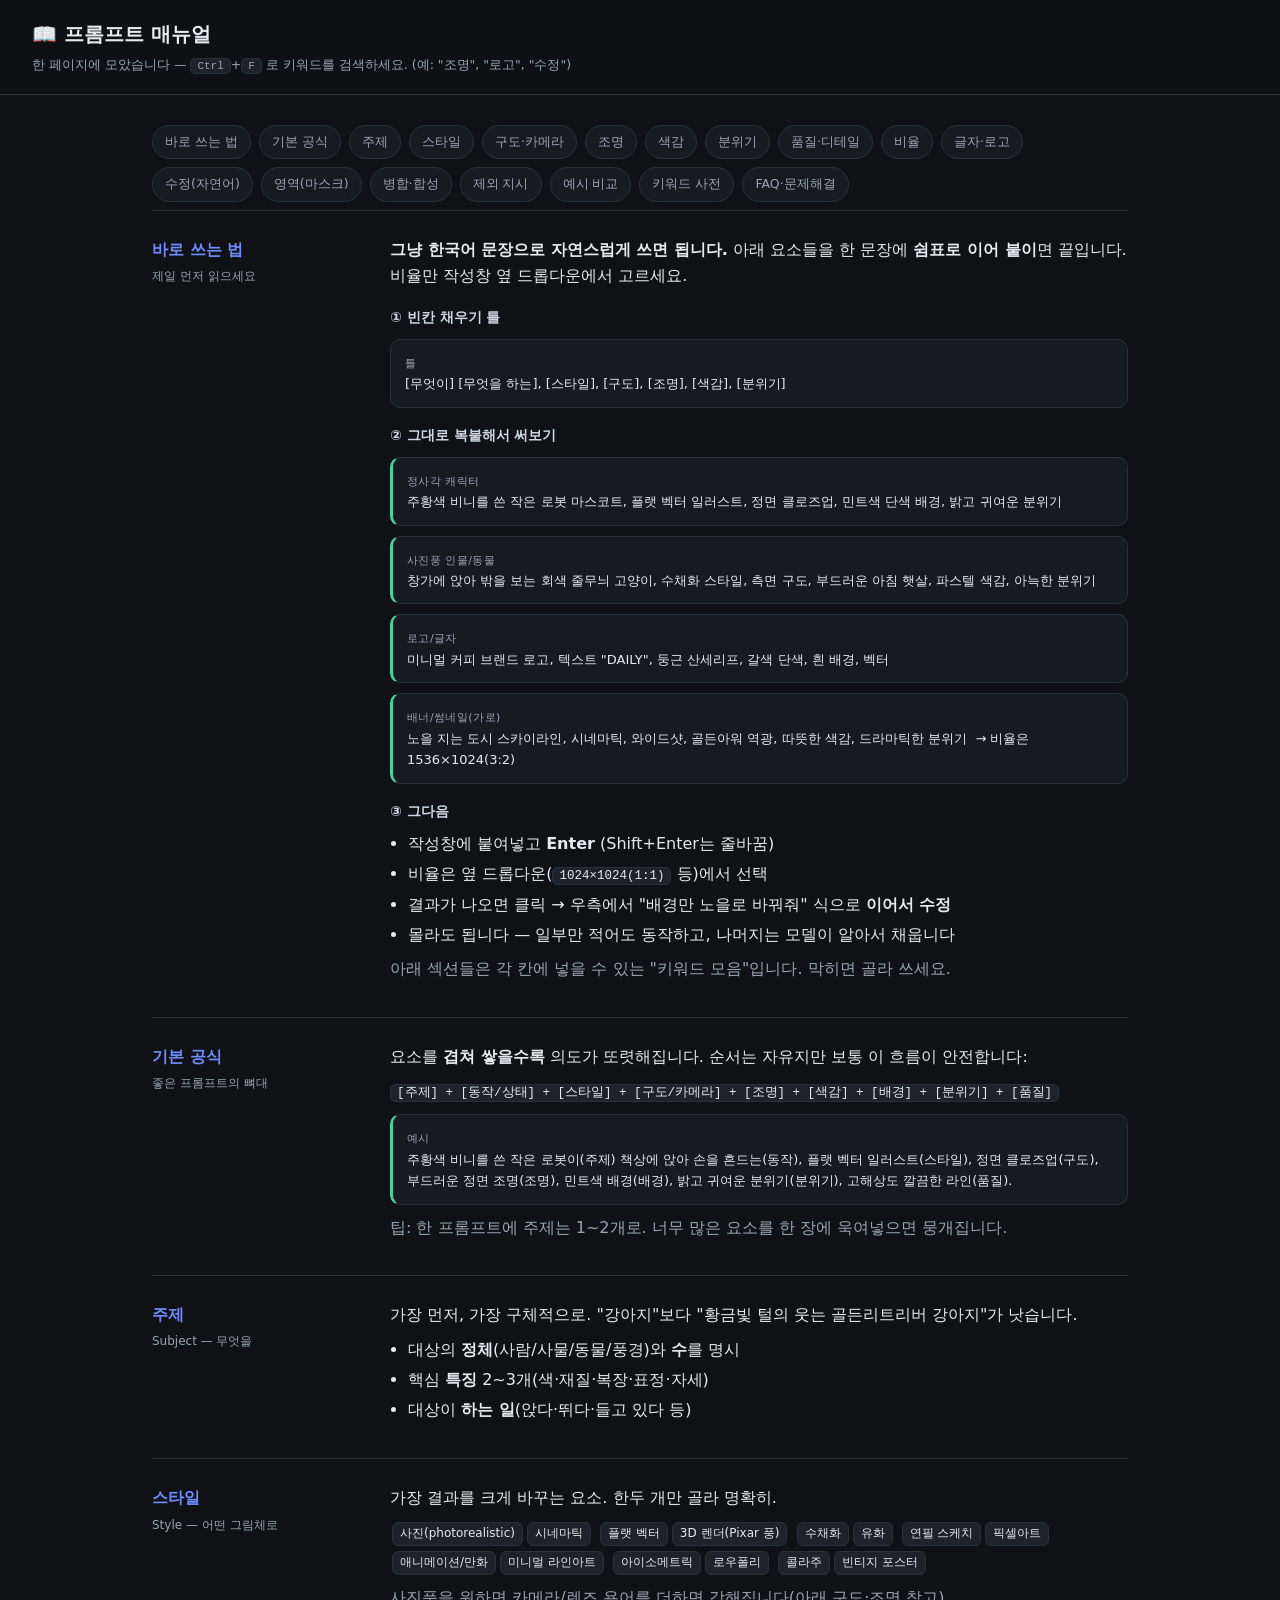
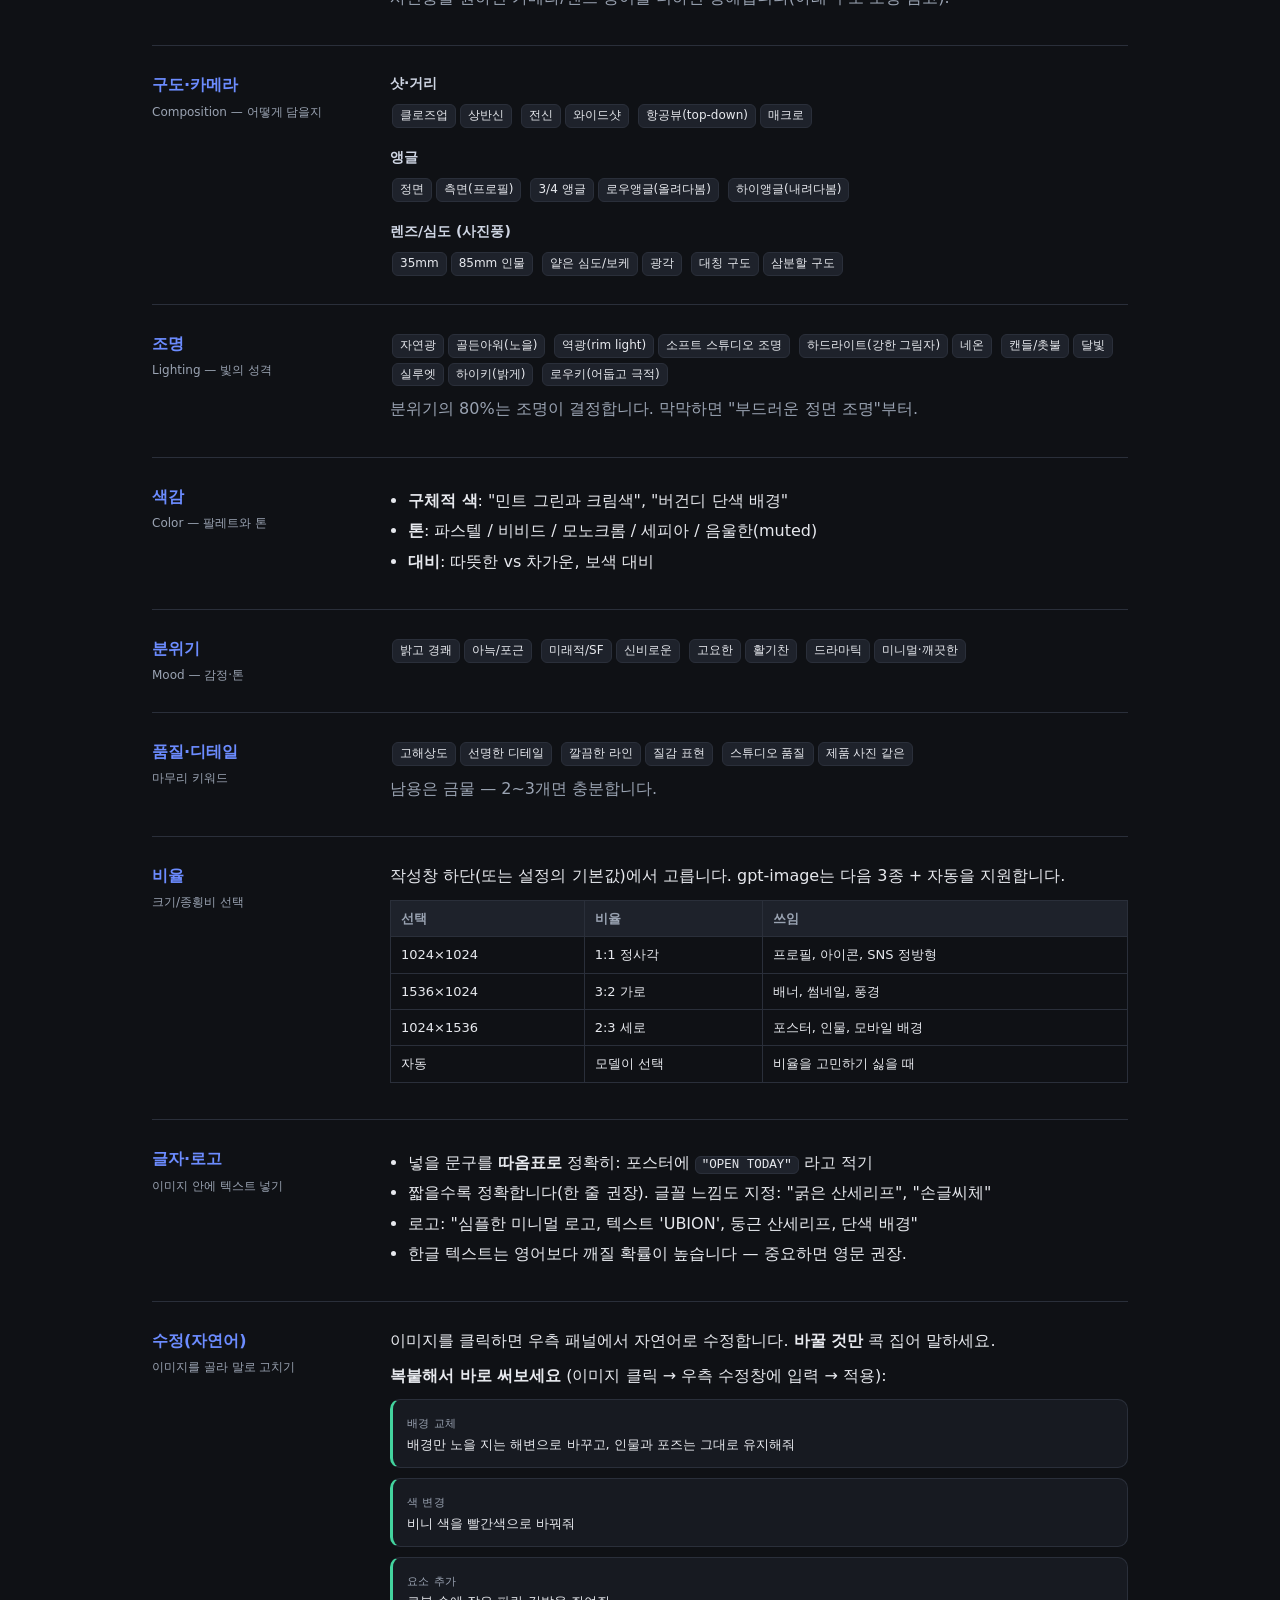
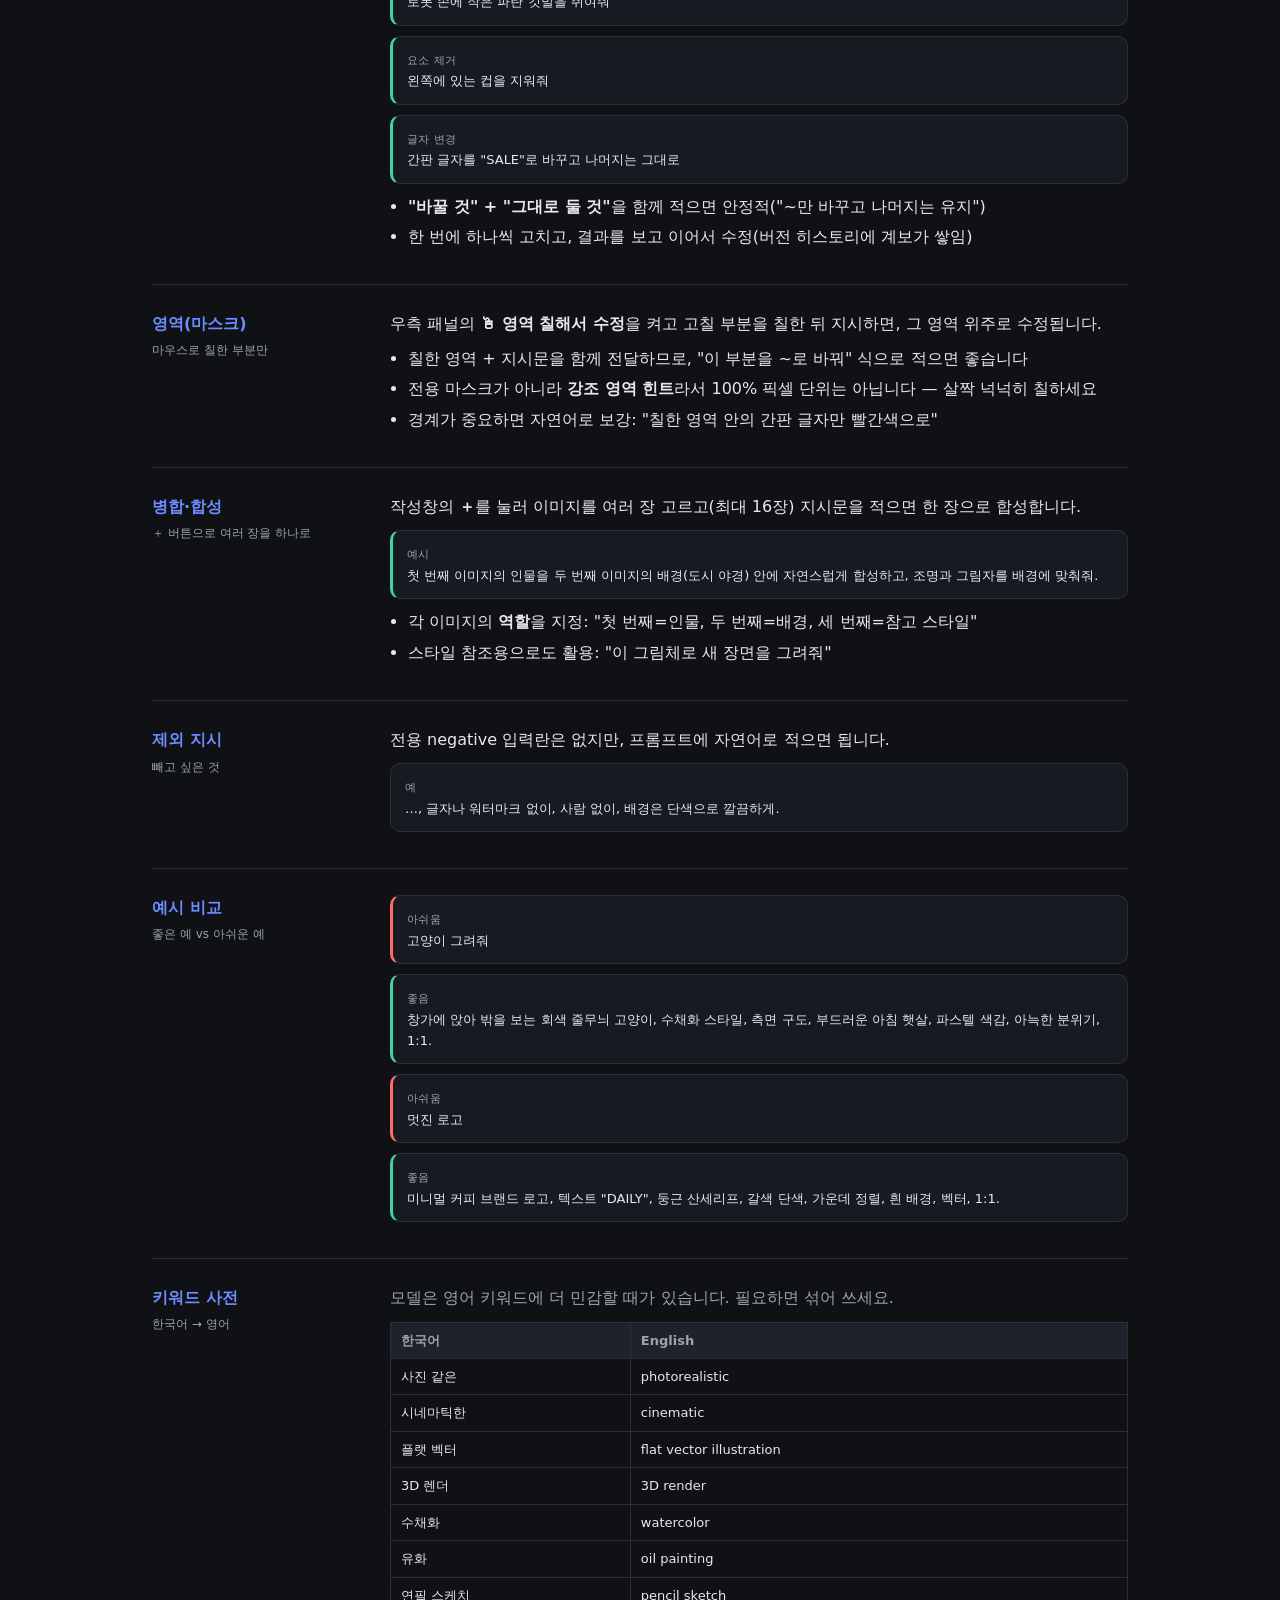
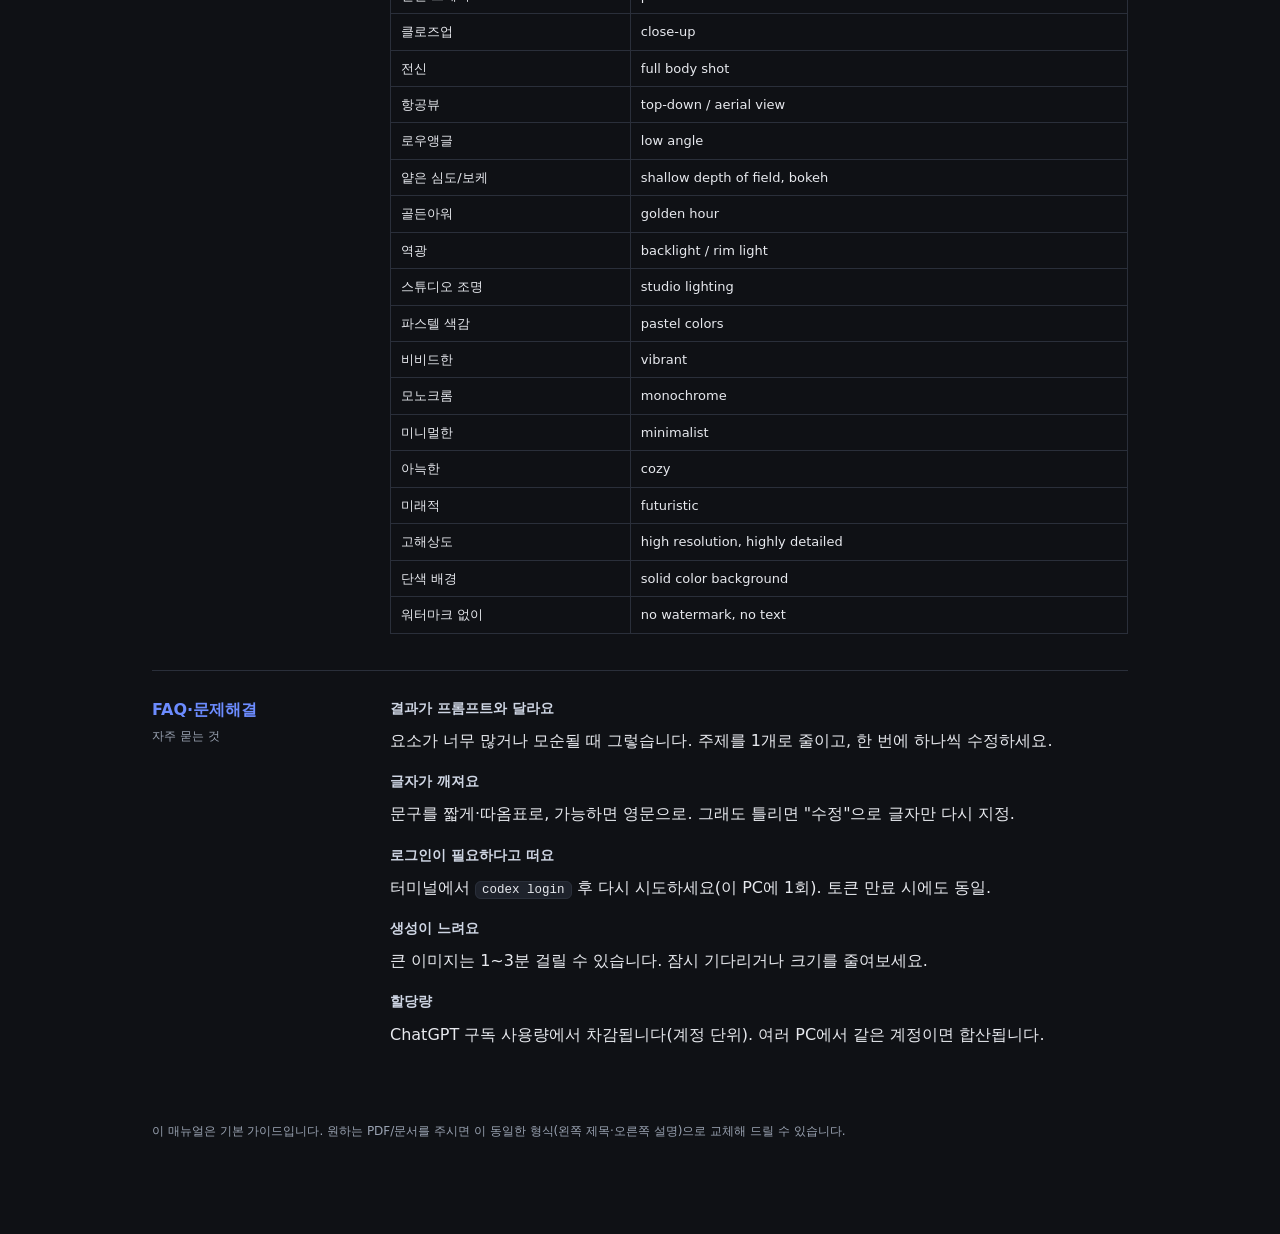
==== static/manual.html @ 49cf1df8 "Codex Studio: 프롬프트 빌더 + 이미지 스튜디오 통합본 - 단일 FastAPI 앱(포트 8765): 앞=프롬프트 빌더(/api/builder/*), 뒤=이미지 스튜디오(" ====
<!DOCTYPE html>
<html lang="ko">
<head>
<meta charset="UTF-8" />
<meta name="viewport" content="width=device-width, initial-scale=1.0" />
<title>프롬프트 매뉴얼 · ChatGPT 이미지 스튜디오</title>
<style>
  :root{
    --bg:#0f1115; --panel:#171a21; --panel2:#1e222b; --border:#2a2f3a;
    --text:#e7e9ee; --muted:#9aa3b2; --accent:#6c8cff; --accent2:#8a6cff; --ok:#43d39e;
  }
  *{box-sizing:border-box;}
  body{margin:0;background:var(--bg);color:var(--text);
    font-family:"Inter","Segoe UI",system-ui,-apple-system,sans-serif;line-height:1.65;}
  a{color:var(--accent);}
  .top{position:sticky;top:0;z-index:5;background:rgba(15,17,21,.92);
    backdrop-filter:blur(6px);border-bottom:1px solid var(--border);padding:18px 32px;}
  .top h1{margin:0 0 4px;font-size:20px;}
  .top .tip{font-size:12.5px;color:var(--muted);}
  .top kbd{background:var(--panel2);border:1px solid var(--border);border-radius:5px;
    padding:1px 6px;font-size:11px;}
  .wrap{max-width:1040px;margin:0 auto;padding:8px 32px 80px;}

  /* 빠른 이동 목차 */
  .toc{display:flex;flex-wrap:wrap;gap:8px;margin:22px 0 8px;}
  .toc a{font-size:12.5px;background:var(--panel);border:1px solid var(--border);
    border-radius:20px;padding:6px 12px;text-decoration:none;color:var(--muted);}
  .toc a:hover{color:var(--text);border-color:var(--accent);}

  /* 섹션: 왼쪽 제목 / 오른쪽 설명 */
  .row{display:grid;grid-template-columns:210px 1fr;gap:28px;
    border-top:1px solid var(--border);padding:26px 0;}
  .row .t{position:sticky;top:92px;align-self:start;}
  .row .t h2{margin:0;font-size:16px;color:var(--accent);}
  .row .t .sub{font-size:12px;color:var(--muted);margin-top:4px;}
  .row .c > :first-child{margin-top:0;}
  .row .c h3{font-size:14px;margin:16px 0 6px;color:#cfd6e4;}
  .row p{margin:8px 0;}
  .row ul{margin:8px 0;padding-left:18px;}
  .row li{margin:4px 0;}
  code{background:var(--panel2);border:1px solid var(--border);border-radius:6px;
    padding:1px 6px;font-size:12.5px;}
  .ex{background:var(--panel);border:1px solid var(--border);border-radius:10px;
    padding:12px 14px;margin:10px 0;font-size:13px;}
  .ex .lbl{font-size:11px;color:var(--muted);text-transform:uppercase;letter-spacing:.04em;}
  .good{border-left:3px solid var(--ok);}
  .bad{border-left:3px solid #ff6b6b;}
  table{width:100%;border-collapse:collapse;margin:10px 0;font-size:13px;}
  th,td{border:1px solid var(--border);padding:7px 10px;text-align:left;vertical-align:top;}
  th{background:var(--panel2);color:var(--muted);font-weight:600;}
  .pill{display:inline-block;background:var(--panel2);border:1px solid var(--border);
    border-radius:6px;padding:1px 7px;margin:2px;font-size:12px;}
  .muted{color:var(--muted);}
</style>
</head>
<body>
<header class="top">
  <h1>📖 프롬프트 매뉴얼</h1>
  <div class="tip">한 페이지에 모았습니다 — <kbd>Ctrl</kbd>+<kbd>F</kbd> 로 키워드를 검색하세요. (예: "조명", "로고", "수정")</div>
</header>

<div class="wrap">

  <nav class="toc">
    <a href="#howto">바로 쓰는 법</a>
    <a href="#formula">기본 공식</a>
    <a href="#subject">주제</a>
    <a href="#style">스타일</a>
    <a href="#camera">구도·카메라</a>
    <a href="#light">조명</a>
    <a href="#color">색감</a>
    <a href="#mood">분위기</a>
    <a href="#quality">품질·디테일</a>
    <a href="#ratio">비율</a>
    <a href="#text">글자·로고</a>
    <a href="#edit">수정(자연어)</a>
    <a href="#mask">영역(마스크)</a>
    <a href="#merge">병합·합성</a>
    <a href="#negative">제외 지시</a>
    <a href="#examples">예시 비교</a>
    <a href="#dict">키워드 사전</a>
    <a href="#faq">FAQ·문제해결</a>
  </nav>

  <section class="row" id="howto">
    <div class="t"><h2>바로 쓰는 법</h2><div class="sub">제일 먼저 읽으세요</div></div>
    <div class="c">
      <p><b>그냥 한국어 문장으로 자연스럽게 쓰면 됩니다.</b> 아래 요소들을 한 문장에
      <b>쉼표로 이어 붙이</b>면 끝입니다. 비율만 작성창 옆 드롭다운에서 고르세요.</p>

      <h3>① 빈칸 채우기 틀</h3>
      <div class="ex"><span class="lbl">틀</span><br>
        [무엇이] [무엇을 하는], [스타일], [구도], [조명], [색감], [분위기]
      </div>

      <h3>② 그대로 복붙해서 써보기</h3>
      <div class="ex good"><span class="lbl">정사각 캐릭터</span><br>
        주황색 비니를 쓴 작은 로봇 마스코트, 플랫 벡터 일러스트, 정면 클로즈업,
        민트색 단색 배경, 밝고 귀여운 분위기
      </div>
      <div class="ex good"><span class="lbl">사진풍 인물/동물</span><br>
        창가에 앉아 밖을 보는 회색 줄무늬 고양이, 수채화 스타일, 측면 구도,
        부드러운 아침 햇살, 파스텔 색감, 아늑한 분위기
      </div>
      <div class="ex good"><span class="lbl">로고/글자</span><br>
        미니멀 커피 브랜드 로고, 텍스트 "DAILY", 둥근 산세리프, 갈색 단색, 흰 배경, 벡터
      </div>
      <div class="ex good"><span class="lbl">배너/썸네일(가로)</span><br>
        노을 지는 도시 스카이라인, 시네마틱, 와이드샷, 골든아워 역광,
        따뜻한 색감, 드라마틱한 분위기 &nbsp;→ 비율은 1536×1024(3:2)
      </div>

      <h3>③ 그다음</h3>
      <ul>
        <li>작성창에 붙여넣고 <b>Enter</b> (Shift+Enter는 줄바꿈)</li>
        <li>비율은 옆 드롭다운(<code>1024×1024(1:1)</code> 등)에서 선택</li>
        <li>결과가 나오면 클릭 → 우측에서 "배경만 노을로 바꿔줘" 식으로 <b>이어서 수정</b></li>
        <li>몰라도 됩니다 — 일부만 적어도 동작하고, 나머지는 모델이 알아서 채웁니다</li>
      </ul>
      <p class="muted">아래 섹션들은 각 칸에 넣을 수 있는 "키워드 모음"입니다. 막히면 골라 쓰세요.</p>
    </div>
  </section>

  <section class="row" id="formula">
    <div class="t"><h2>기본 공식</h2><div class="sub">좋은 프롬프트의 뼈대</div></div>
    <div class="c">
      <p>요소를 <b>겹쳐 쌓을수록</b> 의도가 또렷해집니다. 순서는 자유지만 보통 이 흐름이 안전합니다:</p>
      <p><code>[주제] + [동작/상태] + [스타일] + [구도/카메라] + [조명] + [색감] + [배경] + [분위기] + [품질]</code></p>
      <div class="ex good"><span class="lbl">예시</span><br>
        주황색 비니를 쓴 작은 로봇이(주제) 책상에 앉아 손을 흔드는(동작),
        플랫 벡터 일러스트(스타일), 정면 클로즈업(구도), 부드러운 정면 조명(조명),
        민트색 배경(배경), 밝고 귀여운 분위기(분위기), 고해상도 깔끔한 라인(품질).
      </div>
      <p class="muted">팁: 한 프롬프트에 주제는 1~2개로. 너무 많은 요소를 한 장에 욱여넣으면 뭉개집니다.</p>
    </div>
  </section>

  <section class="row" id="subject">
    <div class="t"><h2>주제</h2><div class="sub">Subject — 무엇을</div></div>
    <div class="c">
      <p>가장 먼저, 가장 구체적으로. "강아지"보다 "황금빛 털의 웃는 골든리트리버 강아지"가 낫습니다.</p>
      <ul>
        <li>대상의 <b>정체</b>(사람/사물/동물/풍경)와 <b>수</b>를 명시</li>
        <li>핵심 <b>특징</b> 2~3개(색·재질·복장·표정·자세)</li>
        <li>대상이 <b>하는 일</b>(앉다·뛰다·들고 있다 등)</li>
      </ul>
    </div>
  </section>

  <section class="row" id="style">
    <div class="t"><h2>스타일</h2><div class="sub">Style — 어떤 그림체로</div></div>
    <div class="c">
      <p>가장 결과를 크게 바꾸는 요소. 한두 개만 골라 명확히.</p>
      <div>
        <span class="pill">사진(photorealistic)</span><span class="pill">시네마틱</span>
        <span class="pill">플랫 벡터</span><span class="pill">3D 렌더(Pixar 풍)</span>
        <span class="pill">수채화</span><span class="pill">유화</span>
        <span class="pill">연필 스케치</span><span class="pill">픽셀아트</span>
        <span class="pill">애니메이션/만화</span><span class="pill">미니멀 라인아트</span>
        <span class="pill">아이소메트릭</span><span class="pill">로우폴리</span>
        <span class="pill">콜라주</span><span class="pill">빈티지 포스터</span>
      </div>
      <p class="muted">사진풍을 원하면 카메라/렌즈 용어를 더하면 강해집니다(아래 구도·조명 참고).</p>
    </div>
  </section>

  <section class="row" id="camera">
    <div class="t"><h2>구도·카메라</h2><div class="sub">Composition — 어떻게 담을지</div></div>
    <div class="c">
      <h3>샷·거리</h3>
      <div><span class="pill">클로즈업</span><span class="pill">상반신</span>
        <span class="pill">전신</span><span class="pill">와이드샷</span>
        <span class="pill">항공뷰(top-down)</span><span class="pill">매크로</span></div>
      <h3>앵글</h3>
      <div><span class="pill">정면</span><span class="pill">측면(프로필)</span>
        <span class="pill">3/4 앵글</span><span class="pill">로우앵글(올려다봄)</span>
        <span class="pill">하이앵글(내려다봄)</span></div>
      <h3>렌즈/심도 (사진풍)</h3>
      <div><span class="pill">35mm</span><span class="pill">85mm 인물</span>
        <span class="pill">얕은 심도/보케</span><span class="pill">광각</span>
        <span class="pill">대칭 구도</span><span class="pill">삼분할 구도</span></div>
    </div>
  </section>

  <section class="row" id="light">
    <div class="t"><h2>조명</h2><div class="sub">Lighting — 빛의 성격</div></div>
    <div class="c">
      <div><span class="pill">자연광</span><span class="pill">골든아워(노을)</span>
        <span class="pill">역광(rim light)</span><span class="pill">소프트 스튜디오 조명</span>
        <span class="pill">하드라이트(강한 그림자)</span><span class="pill">네온</span>
        <span class="pill">캔들/촛불</span><span class="pill">달빛</span>
        <span class="pill">실루엣</span><span class="pill">하이키(밝게)</span>
        <span class="pill">로우키(어둡고 극적)</span></div>
      <p class="muted">분위기의 80%는 조명이 결정합니다. 막막하면 "부드러운 정면 조명"부터.</p>
    </div>
  </section>

  <section class="row" id="color">
    <div class="t"><h2>색감</h2><div class="sub">Color — 팔레트와 톤</div></div>
    <div class="c">
      <ul>
        <li><b>구체적 색</b>: "민트 그린과 크림색", "버건디 단색 배경"</li>
        <li><b>톤</b>: 파스텔 / 비비드 / 모노크롬 / 세피아 / 음울한(muted)</li>
        <li><b>대비</b>: 따뜻한 vs 차가운, 보색 대비</li>
      </ul>
    </div>
  </section>

  <section class="row" id="mood">
    <div class="t"><h2>분위기</h2><div class="sub">Mood — 감정·톤</div></div>
    <div class="c">
      <div><span class="pill">밝고 경쾌</span><span class="pill">아늑/포근</span>
        <span class="pill">미래적/SF</span><span class="pill">신비로운</span>
        <span class="pill">고요한</span><span class="pill">활기찬</span>
        <span class="pill">드라마틱</span><span class="pill">미니멀·깨끗한</span></div>
    </div>
  </section>

  <section class="row" id="quality">
    <div class="t"><h2>품질·디테일</h2><div class="sub">마무리 키워드</div></div>
    <div class="c">
      <div><span class="pill">고해상도</span><span class="pill">선명한 디테일</span>
        <span class="pill">깔끔한 라인</span><span class="pill">질감 표현</span>
        <span class="pill">스튜디오 품질</span><span class="pill">제품 사진 같은</span></div>
      <p class="muted">남용은 금물 — 2~3개면 충분합니다.</p>
    </div>
  </section>

  <section class="row" id="ratio">
    <div class="t"><h2>비율</h2><div class="sub">크기/종횡비 선택</div></div>
    <div class="c">
      <p>작성창 하단(또는 설정의 기본값)에서 고릅니다. gpt-image는 다음 3종 + 자동을 지원합니다.</p>
      <table>
        <tr><th>선택</th><th>비율</th><th>쓰임</th></tr>
        <tr><td>1024×1024</td><td>1:1 정사각</td><td>프로필, 아이콘, SNS 정방형</td></tr>
        <tr><td>1536×1024</td><td>3:2 가로</td><td>배너, 썸네일, 풍경</td></tr>
        <tr><td>1024×1536</td><td>2:3 세로</td><td>포스터, 인물, 모바일 배경</td></tr>
        <tr><td>자동</td><td>모델이 선택</td><td>비율을 고민하기 싫을 때</td></tr>
      </table>
    </div>
  </section>

  <section class="row" id="text">
    <div class="t"><h2>글자·로고</h2><div class="sub">이미지 안에 텍스트 넣기</div></div>
    <div class="c">
      <ul>
        <li>넣을 문구를 <b>따옴표로</b> 정확히: 포스터에 <code>"OPEN TODAY"</code> 라고 적기</li>
        <li>짧을수록 정확합니다(한 줄 권장). 글꼴 느낌도 지정: "굵은 산세리프", "손글씨체"</li>
        <li>로고: "심플한 미니멀 로고, 텍스트 'UBION', 둥근 산세리프, 단색 배경"</li>
        <li>한글 텍스트는 영어보다 깨질 확률이 높습니다 — 중요하면 영문 권장.</li>
      </ul>
    </div>
  </section>

  <section class="row" id="edit">
    <div class="t"><h2>수정(자연어)</h2><div class="sub">이미지를 골라 말로 고치기</div></div>
    <div class="c">
      <p>이미지를 클릭하면 우측 패널에서 자연어로 수정합니다. <b>바꿀 것만</b> 콕 집어 말하세요.</p>
      <p><b>복붙해서 바로 써보세요</b> (이미지 클릭 → 우측 수정창에 입력 → 적용):</p>
      <div class="ex good"><span class="lbl">배경 교체</span><br>
        배경만 노을 지는 해변으로 바꾸고, 인물과 포즈는 그대로 유지해줘
      </div>
      <div class="ex good"><span class="lbl">색 변경</span><br>
        비니 색을 빨간색으로 바꿔줘
      </div>
      <div class="ex good"><span class="lbl">요소 추가</span><br>
        로봇 손에 작은 파란 깃발을 쥐여줘
      </div>
      <div class="ex good"><span class="lbl">요소 제거</span><br>
        왼쪽에 있는 컵을 지워줘
      </div>
      <div class="ex good"><span class="lbl">글자 변경</span><br>
        간판 글자를 "SALE"로 바꾸고 나머지는 그대로
      </div>
      <ul>
        <li><b>"바꿀 것" + "그대로 둘 것"</b>을 함께 적으면 안정적("~만 바꾸고 나머지는 유지")</li>
        <li>한 번에 하나씩 고치고, 결과를 보고 이어서 수정(버전 히스토리에 계보가 쌓임)</li>
      </ul>
    </div>
  </section>

  <section class="row" id="mask">
    <div class="t"><h2>영역(마스크)</h2><div class="sub">마우스로 칠한 부분만</div></div>
    <div class="c">
      <p>우측 패널의 <b>🖱 영역 칠해서 수정</b>을 켜고 고칠 부분을 칠한 뒤 지시하면, 그 영역 위주로 수정됩니다.</p>
      <ul>
        <li>칠한 영역 + 지시문을 함께 전달하므로, "이 부분을 ~로 바꿔" 식으로 적으면 좋습니다</li>
        <li>전용 마스크가 아니라 <b>강조 영역 힌트</b>라서 100% 픽셀 단위는 아닙니다 — 살짝 넉넉히 칠하세요</li>
        <li>경계가 중요하면 자연어로 보강: "칠한 영역 안의 간판 글자만 빨간색으로"</li>
      </ul>
    </div>
  </section>

  <section class="row" id="merge">
    <div class="t"><h2>병합·합성</h2><div class="sub">＋ 버튼으로 여러 장을 하나로</div></div>
    <div class="c">
      <p>작성창의 <b>＋</b>를 눌러 이미지를 여러 장 고르고(최대 16장) 지시문을 적으면 한 장으로 합성합니다.</p>
      <div class="ex good"><span class="lbl">예시</span><br>
        첫 번째 이미지의 인물을 두 번째 이미지의 배경(도시 야경) 안에 자연스럽게 합성하고,
        조명과 그림자를 배경에 맞춰줘.
      </div>
      <ul>
        <li>각 이미지의 <b>역할</b>을 지정: "첫 번째=인물, 두 번째=배경, 세 번째=참고 스타일"</li>
        <li>스타일 참조용으로도 활용: "이 그림체로 새 장면을 그려줘"</li>
      </ul>
    </div>
  </section>

  <section class="row" id="negative">
    <div class="t"><h2>제외 지시</h2><div class="sub">빼고 싶은 것</div></div>
    <div class="c">
      <p>전용 negative 입력란은 없지만, 프롬프트에 자연어로 적으면 됩니다.</p>
      <div class="ex"><span class="lbl">예</span><br>
        …, 글자나 워터마크 없이, 사람 없이, 배경은 단색으로 깔끔하게.
      </div>
    </div>
  </section>

  <section class="row" id="examples">
    <div class="t"><h2>예시 비교</h2><div class="sub">좋은 예 vs 아쉬운 예</div></div>
    <div class="c">
      <div class="ex bad"><span class="lbl">아쉬움</span><br> 고양이 그려줘</div>
      <div class="ex good"><span class="lbl">좋음</span><br>
        창가에 앉아 밖을 보는 회색 줄무늬 고양이, 수채화 스타일, 측면 구도,
        부드러운 아침 햇살, 파스텔 색감, 아늑한 분위기, 1:1.
      </div>
      <div class="ex bad"><span class="lbl">아쉬움</span><br> 멋진 로고</div>
      <div class="ex good"><span class="lbl">좋음</span><br>
        미니멀 커피 브랜드 로고, 텍스트 "DAILY", 둥근 산세리프, 갈색 단색,
        가운데 정렬, 흰 배경, 벡터, 1:1.
      </div>
    </div>
  </section>

  <section class="row" id="dict">
    <div class="t"><h2>키워드 사전</h2><div class="sub">한국어 → 영어</div></div>
    <div class="c">
      <p class="muted">모델은 영어 키워드에 더 민감할 때가 있습니다. 필요하면 섞어 쓰세요.</p>
      <table>
        <tr><th>한국어</th><th>English</th></tr>
        <tr><td>사진 같은</td><td>photorealistic</td></tr>
        <tr><td>시네마틱한</td><td>cinematic</td></tr>
        <tr><td>플랫 벡터</td><td>flat vector illustration</td></tr>
        <tr><td>3D 렌더</td><td>3D render</td></tr>
        <tr><td>수채화</td><td>watercolor</td></tr>
        <tr><td>유화</td><td>oil painting</td></tr>
        <tr><td>연필 스케치</td><td>pencil sketch</td></tr>
        <tr><td>클로즈업</td><td>close-up</td></tr>
        <tr><td>전신</td><td>full body shot</td></tr>
        <tr><td>항공뷰</td><td>top-down / aerial view</td></tr>
        <tr><td>로우앵글</td><td>low angle</td></tr>
        <tr><td>얕은 심도/보케</td><td>shallow depth of field, bokeh</td></tr>
        <tr><td>골든아워</td><td>golden hour</td></tr>
        <tr><td>역광</td><td>backlight / rim light</td></tr>
        <tr><td>스튜디오 조명</td><td>studio lighting</td></tr>
        <tr><td>파스텔 색감</td><td>pastel colors</td></tr>
        <tr><td>비비드한</td><td>vibrant</td></tr>
        <tr><td>모노크롬</td><td>monochrome</td></tr>
        <tr><td>미니멀한</td><td>minimalist</td></tr>
        <tr><td>아늑한</td><td>cozy</td></tr>
        <tr><td>미래적</td><td>futuristic</td></tr>
        <tr><td>고해상도</td><td>high resolution, highly detailed</td></tr>
        <tr><td>단색 배경</td><td>solid color background</td></tr>
        <tr><td>워터마크 없이</td><td>no watermark, no text</td></tr>
      </table>
    </div>
  </section>

  <section class="row" id="faq">
    <div class="t"><h2>FAQ·문제해결</h2><div class="sub">자주 묻는 것</div></div>
    <div class="c">
      <h3>결과가 프롬프트와 달라요</h3>
      <p>요소가 너무 많거나 모순될 때 그렇습니다. 주제를 1개로 줄이고, 한 번에 하나씩 수정하세요.</p>
      <h3>글자가 깨져요</h3>
      <p>문구를 짧게·따옴표로, 가능하면 영문으로. 그래도 틀리면 "수정"으로 글자만 다시 지정.</p>
      <h3>로그인이 필요하다고 떠요</h3>
      <p>터미널에서 <code>codex login</code> 후 다시 시도하세요(이 PC에 1회). 토큰 만료 시에도 동일.</p>
      <h3>생성이 느려요</h3>
      <p>큰 이미지는 1~3분 걸릴 수 있습니다. 잠시 기다리거나 크기를 줄여보세요.</p>
      <h3>할당량</h3>
      <p>ChatGPT 구독 사용량에서 차감됩니다(계정 단위). 여러 PC에서 같은 계정이면 합산됩니다.</p>
    </div>
  </section>

  <p class="muted" style="margin-top:40px;font-size:12px;">
    이 매뉴얼은 기본 가이드입니다. 원하는 PDF/문서를 주시면 이 동일한 형식(왼쪽 제목·오른쪽 설명)으로 교체해 드릴 수 있습니다.
  </p>
</div>
</body>
</html>
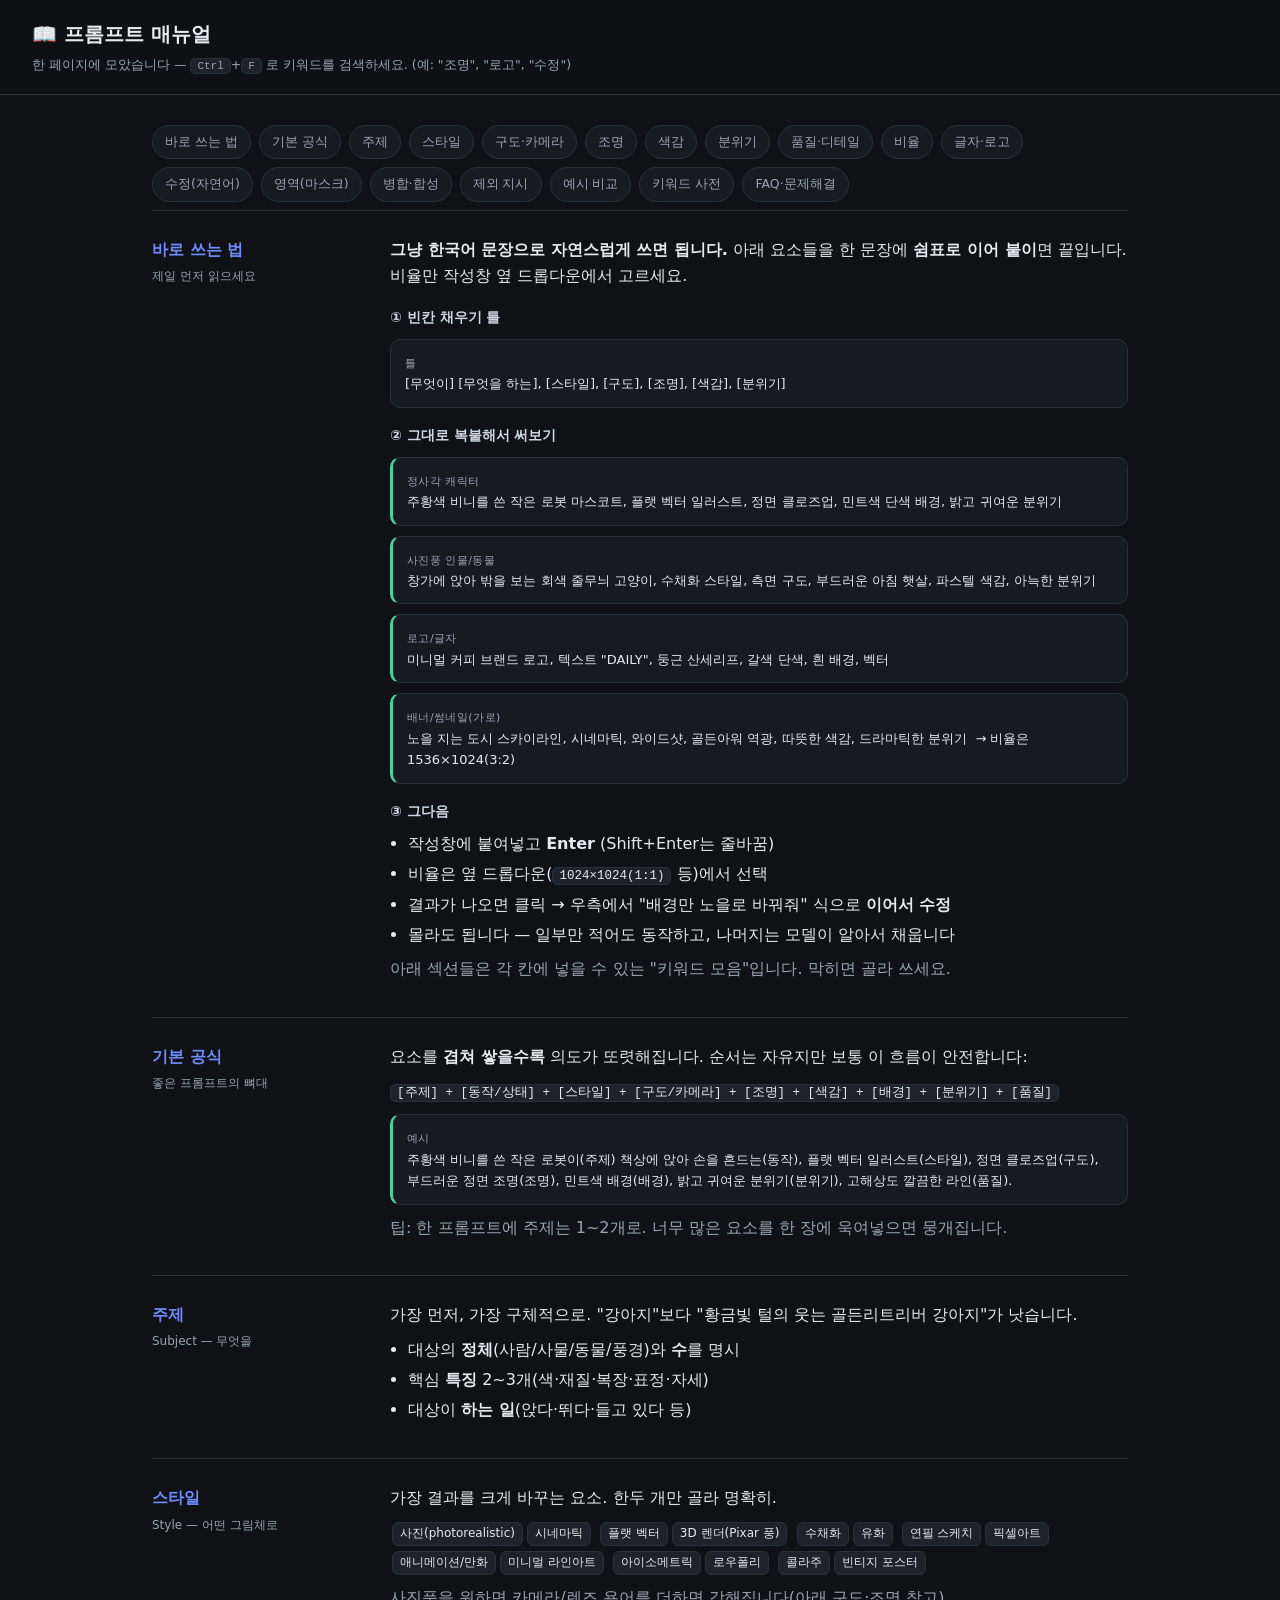
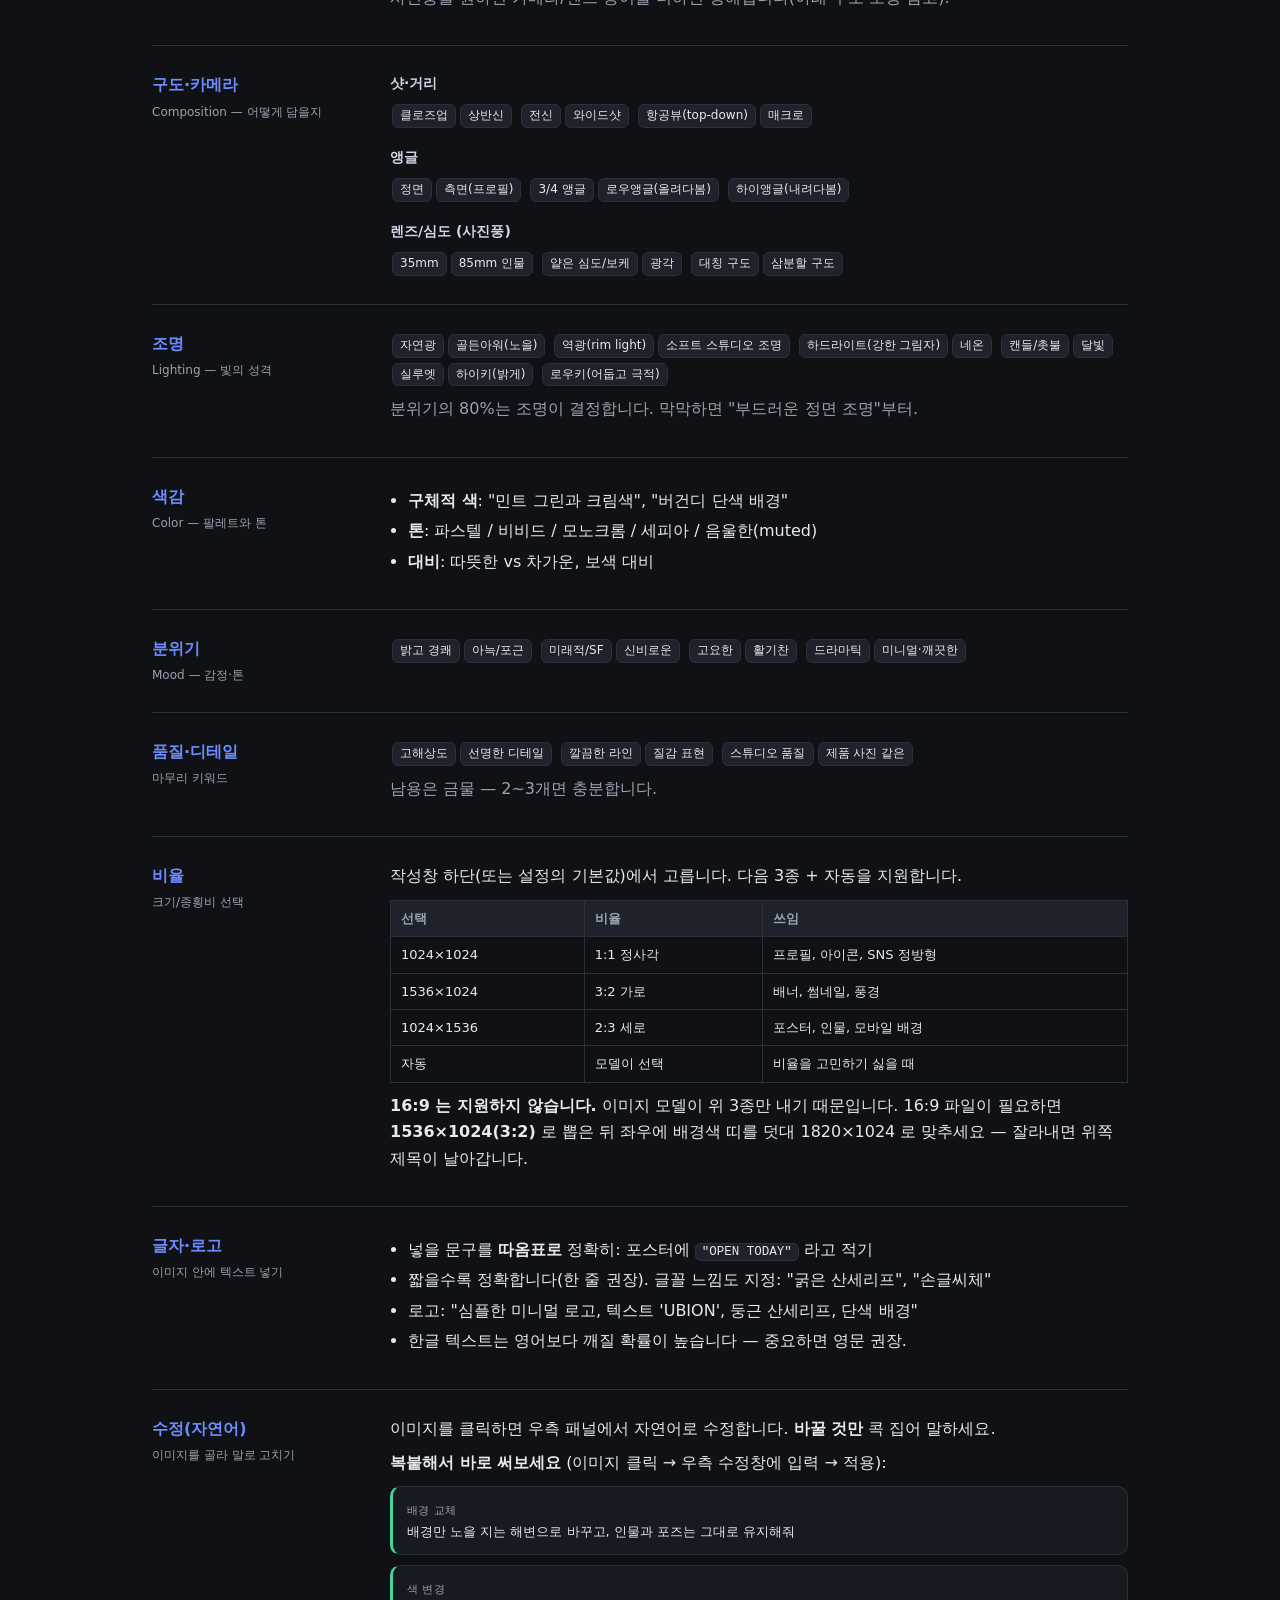
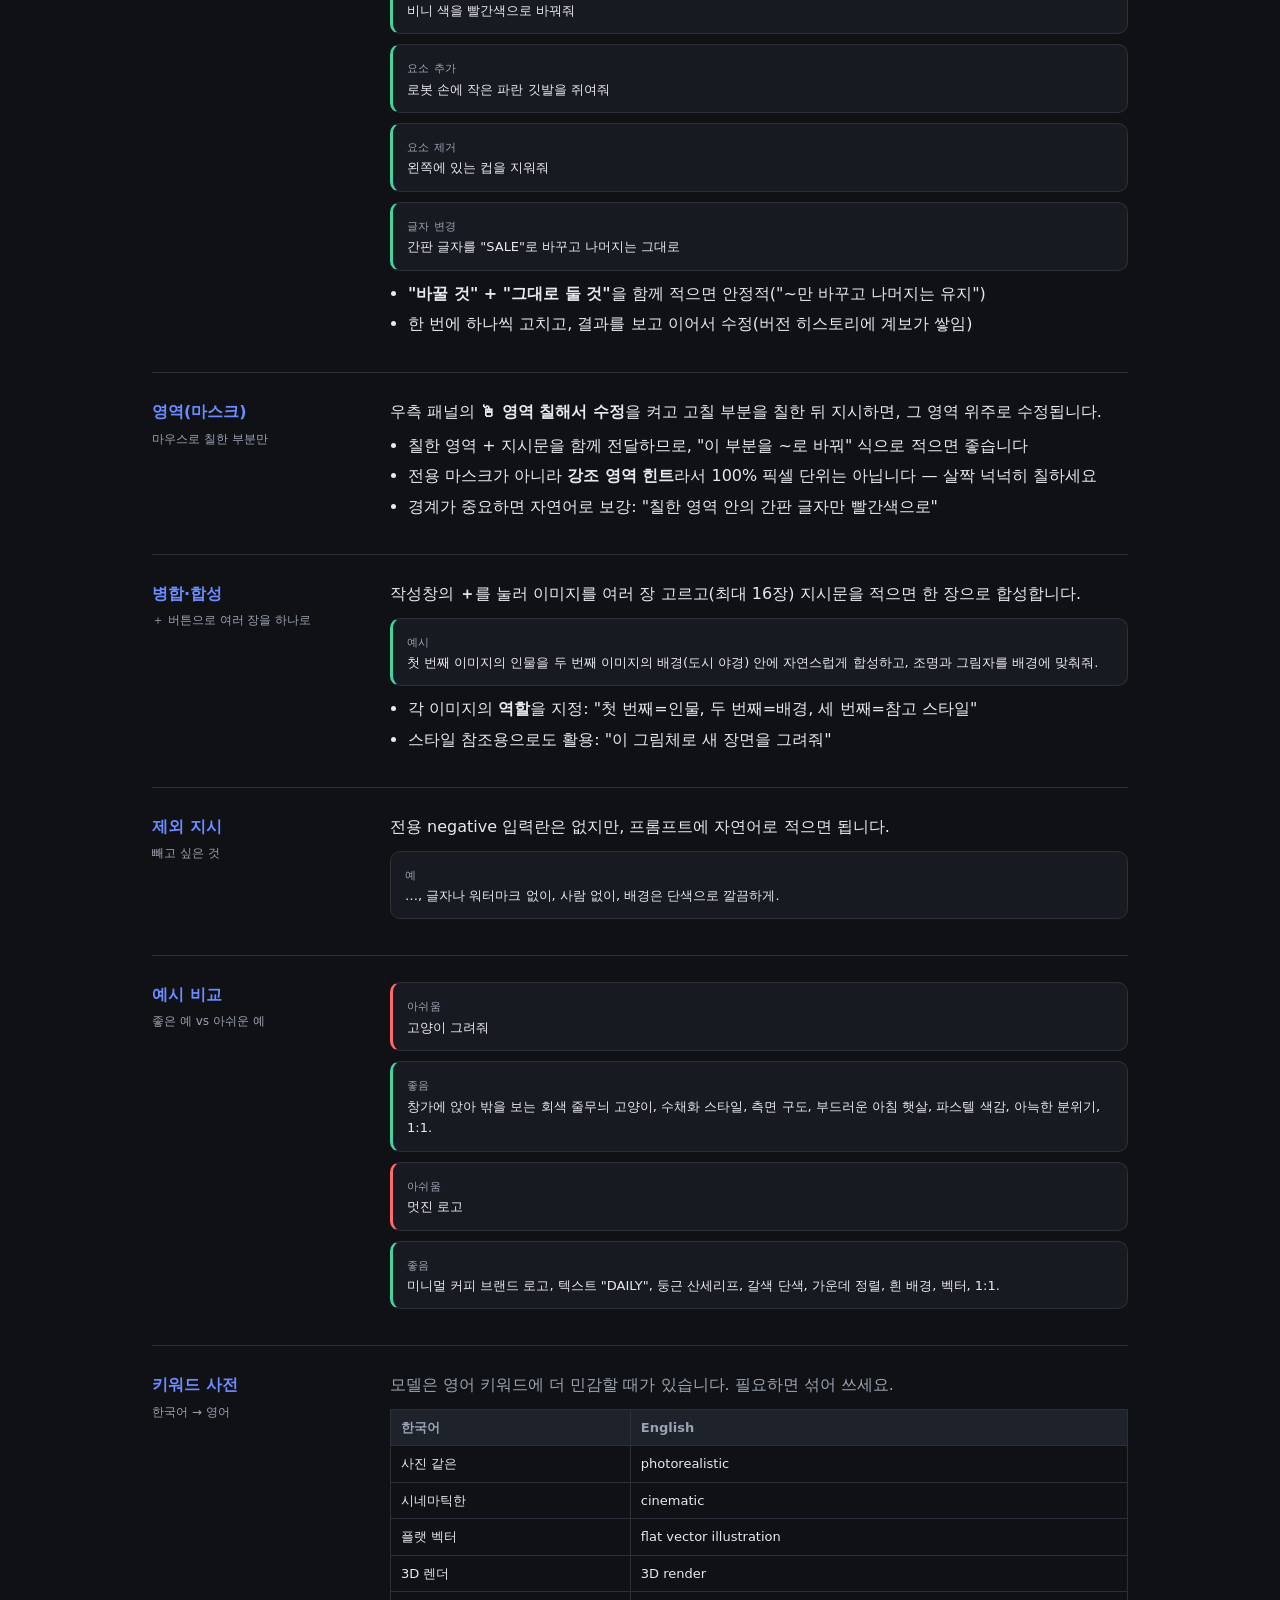
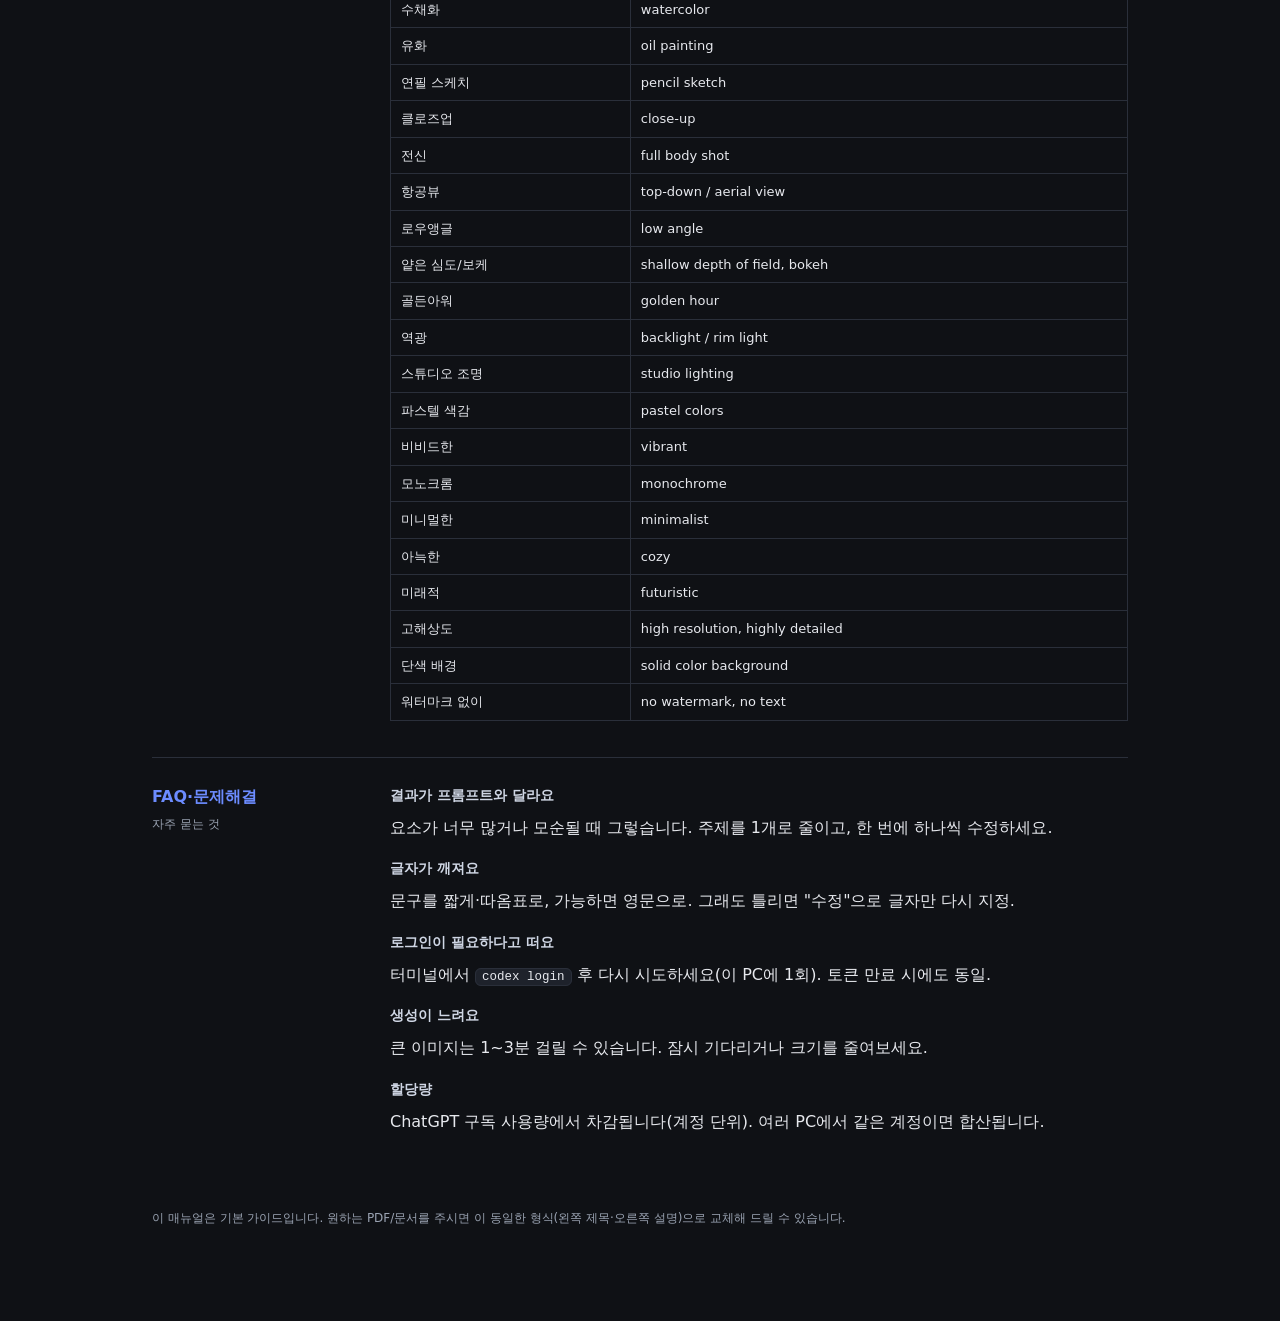
==== commit 23093c84: "이미지 엔진 정리 — 투명 배경 차단, Gemini 제거 1) 투명 PNG 로 나오던 문제를 막는다    image_generation 툴의 background 기본값이 "auto" ====
--- a/static/manual.html
+++ b/static/manual.html
@@ -229,7 +229,7 @@
   <section class="row" id="ratio">
     <div class="t"><h2>비율</h2><div class="sub">크기/종횡비 선택</div></div>
     <div class="c">
-      <p>작성창 하단(또는 설정의 기본값)에서 고릅니다. gpt-image는 다음 3종 + 자동을 지원합니다.</p>
+      <p>작성창 하단(또는 설정의 기본값)에서 고릅니다. 다음 3종 + 자동을 지원합니다.</p>
       <table>
         <tr><th>선택</th><th>비율</th><th>쓰임</th></tr>
         <tr><td>1024×1024</td><td>1:1 정사각</td><td>프로필, 아이콘, SNS 정방형</td></tr>
@@ -237,6 +237,9 @@
         <tr><td>1024×1536</td><td>2:3 세로</td><td>포스터, 인물, 모바일 배경</td></tr>
         <tr><td>자동</td><td>모델이 선택</td><td>비율을 고민하기 싫을 때</td></tr>
       </table>
+      <p><b>16:9 는 지원하지 않습니다.</b> 이미지 모델이 위 3종만 내기 때문입니다.
+        16:9 파일이 필요하면 <b>1536×1024(3:2)</b> 로 뽑은 뒤 좌우에 배경색 띠를 덧대
+        1820×1024 로 맞추세요 — 잘라내면 위쪽 제목이 날아갑니다.</p>
     </div>
   </section>
 
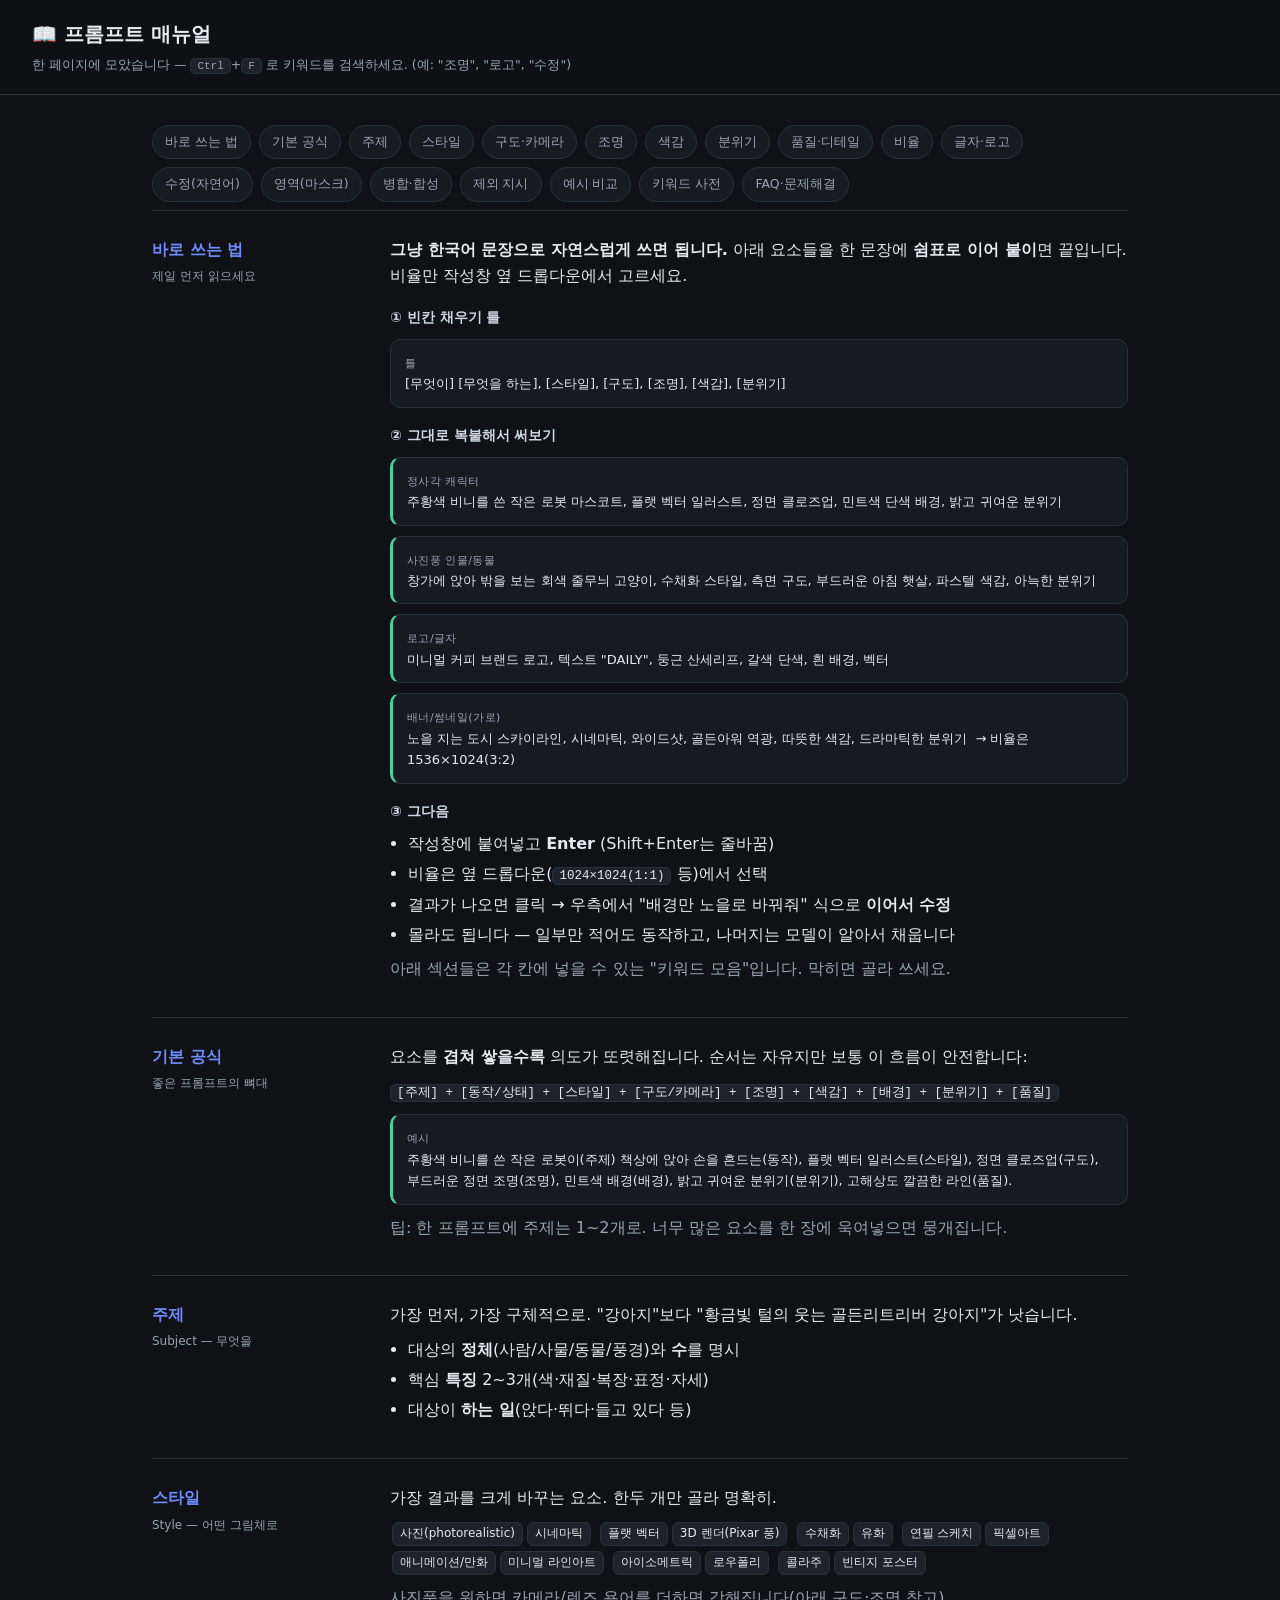
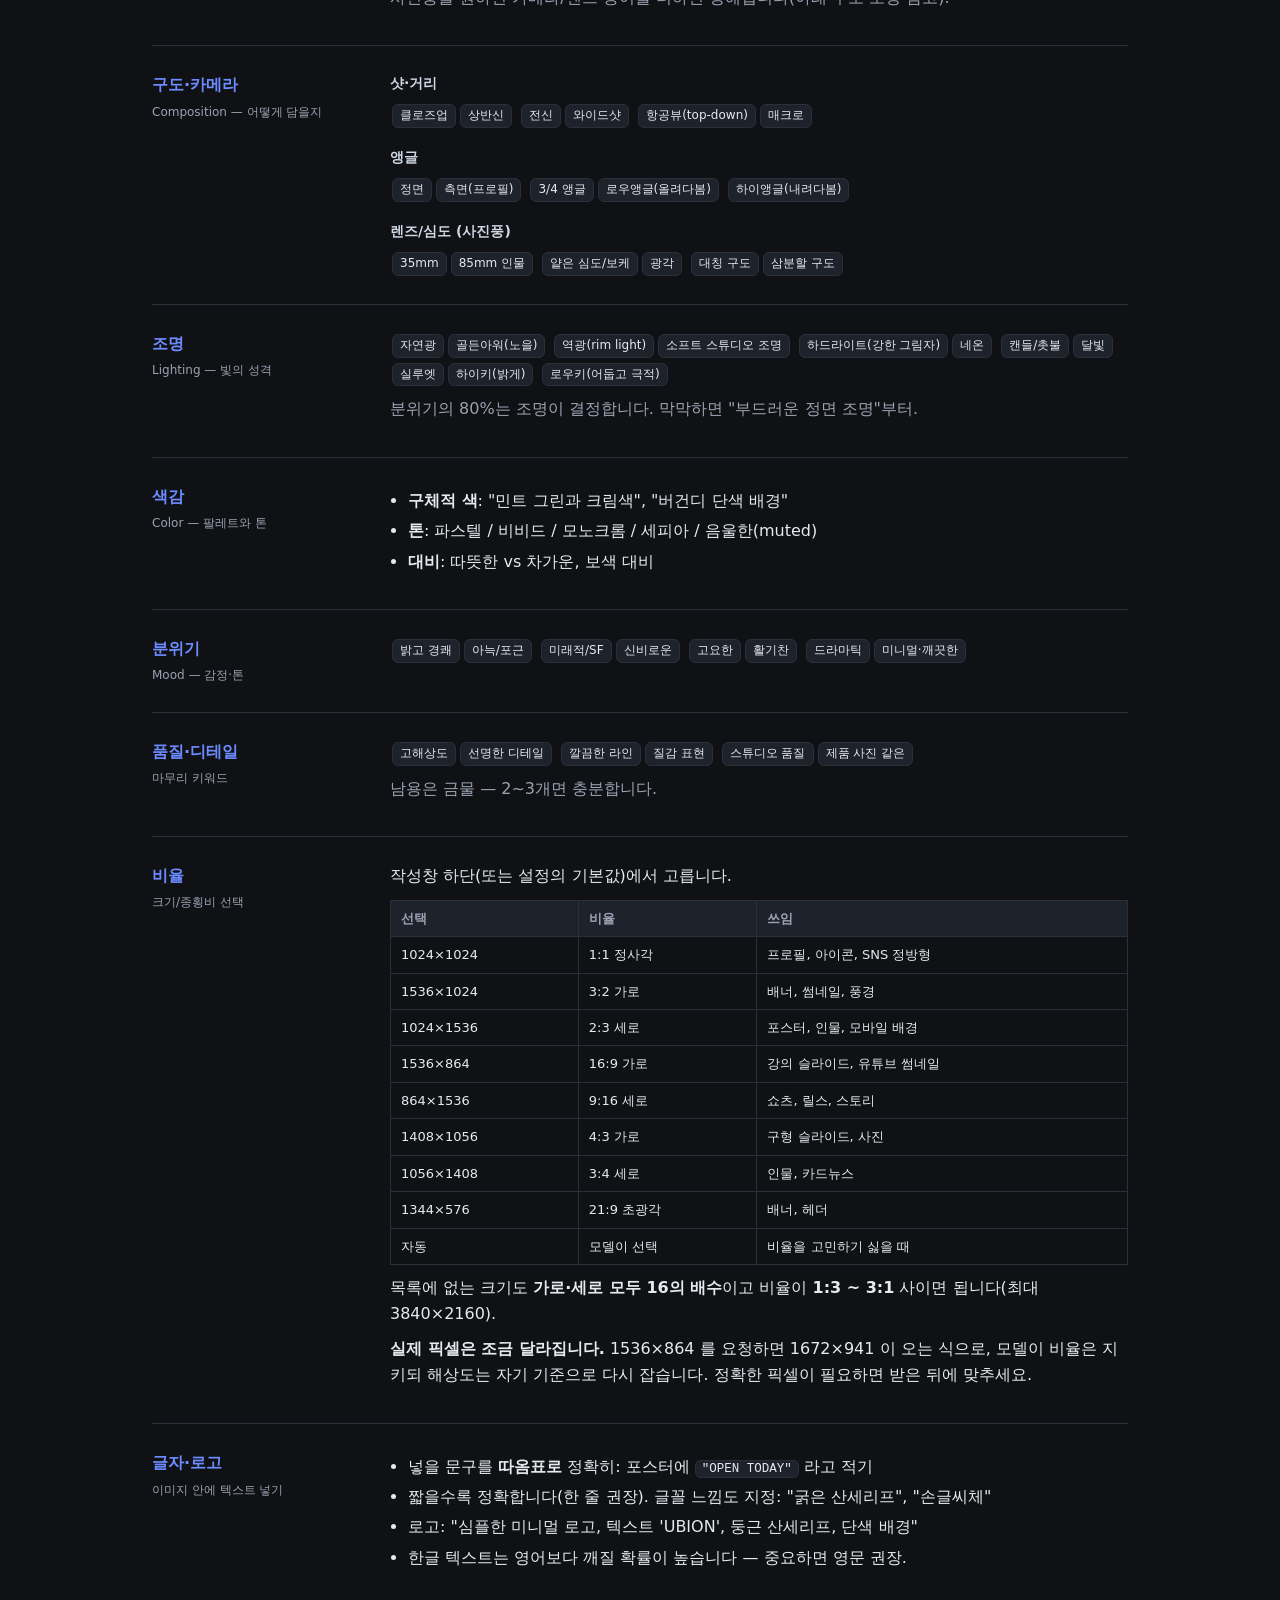
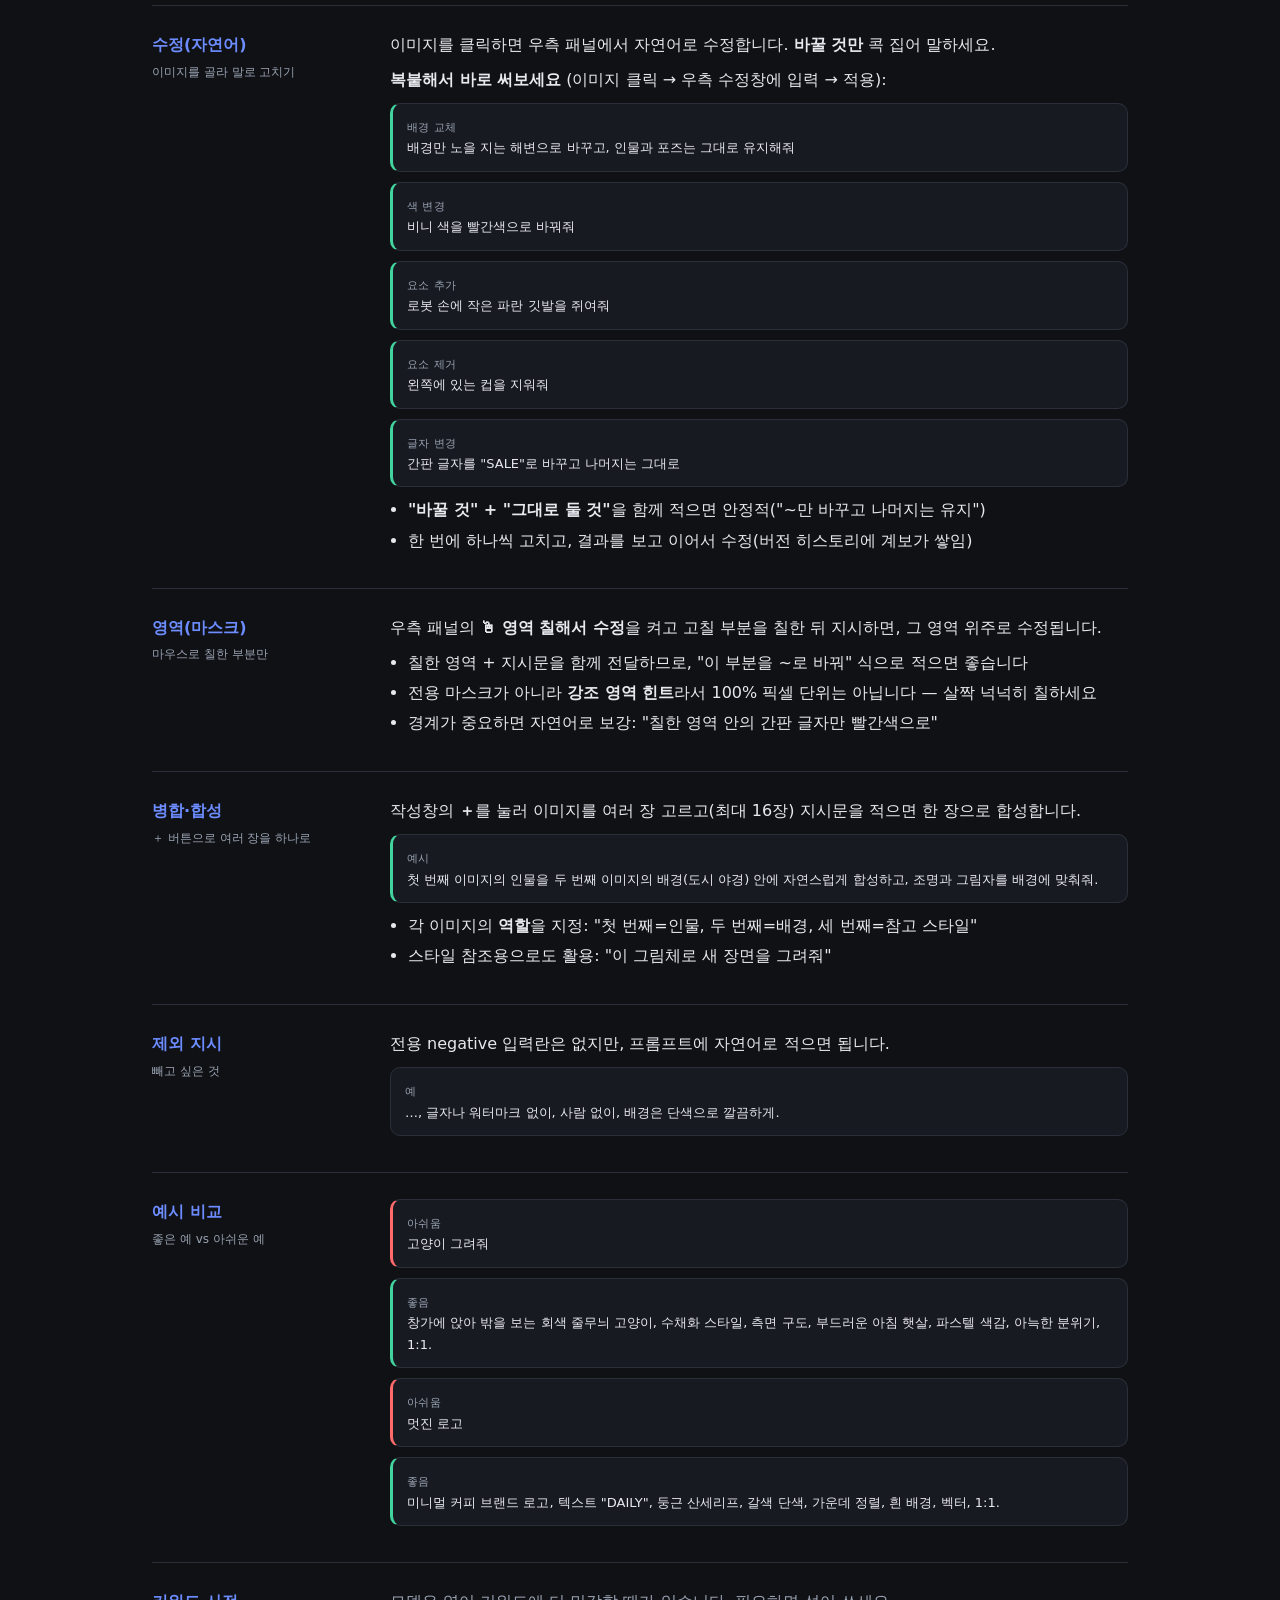
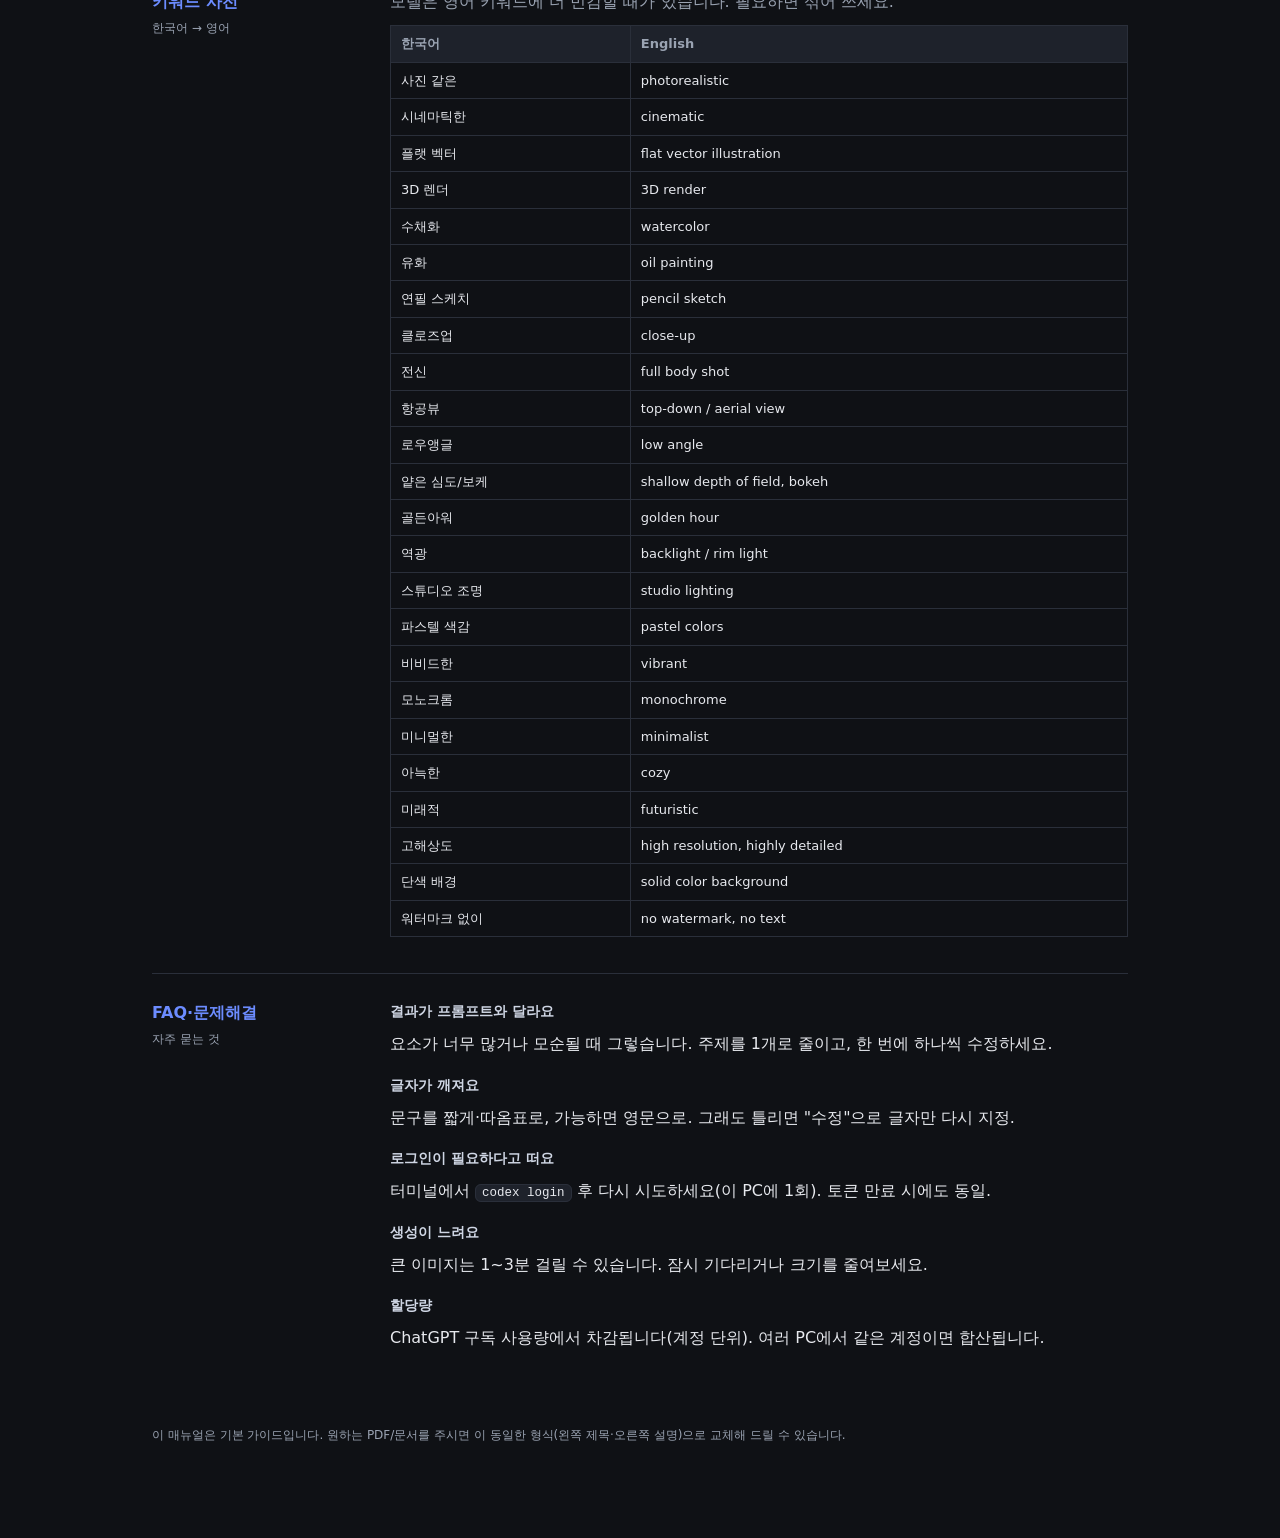
==== commit c1bb65e4: "16:9 이 되는데 막고 있던 것을 푼다 이 파일은 낼 수 있는 크기가 "1024x1024 · 1536x1024 · 1024x1536 셋뿐"이라고 알고 그 밖의 값을 막아 왔다. " ====
--- a/static/manual.html
+++ b/static/manual.html
@@ -229,17 +229,24 @@
   <section class="row" id="ratio">
     <div class="t"><h2>비율</h2><div class="sub">크기/종횡비 선택</div></div>
     <div class="c">
-      <p>작성창 하단(또는 설정의 기본값)에서 고릅니다. 다음 3종 + 자동을 지원합니다.</p>
+      <p>작성창 하단(또는 설정의 기본값)에서 고릅니다.</p>
       <table>
         <tr><th>선택</th><th>비율</th><th>쓰임</th></tr>
         <tr><td>1024×1024</td><td>1:1 정사각</td><td>프로필, 아이콘, SNS 정방형</td></tr>
         <tr><td>1536×1024</td><td>3:2 가로</td><td>배너, 썸네일, 풍경</td></tr>
         <tr><td>1024×1536</td><td>2:3 세로</td><td>포스터, 인물, 모바일 배경</td></tr>
+        <tr><td>1536×864</td><td>16:9 가로</td><td>강의 슬라이드, 유튜브 썸네일</td></tr>
+        <tr><td>864×1536</td><td>9:16 세로</td><td>쇼츠, 릴스, 스토리</td></tr>
+        <tr><td>1408×1056</td><td>4:3 가로</td><td>구형 슬라이드, 사진</td></tr>
+        <tr><td>1056×1408</td><td>3:4 세로</td><td>인물, 카드뉴스</td></tr>
+        <tr><td>1344×576</td><td>21:9 초광각</td><td>배너, 헤더</td></tr>
         <tr><td>자동</td><td>모델이 선택</td><td>비율을 고민하기 싫을 때</td></tr>
       </table>
-      <p><b>16:9 는 지원하지 않습니다.</b> 이미지 모델이 위 3종만 내기 때문입니다.
-        16:9 파일이 필요하면 <b>1536×1024(3:2)</b> 로 뽑은 뒤 좌우에 배경색 띠를 덧대
-        1820×1024 로 맞추세요 — 잘라내면 위쪽 제목이 날아갑니다.</p>
+      <p>목록에 없는 크기도 <b>가로·세로 모두 16의 배수</b>이고 비율이
+        <b>1:3 ~ 3:1</b> 사이면 됩니다(최대 3840×2160).</p>
+      <p><b>실제 픽셀은 조금 달라집니다.</b> 1536×864 를 요청하면 1672×941 이 오는 식으로,
+        모델이 비율은 지키되 해상도는 자기 기준으로 다시 잡습니다. 정확한 픽셀이 필요하면
+        받은 뒤에 맞추세요.</p>
     </div>
   </section>
 
